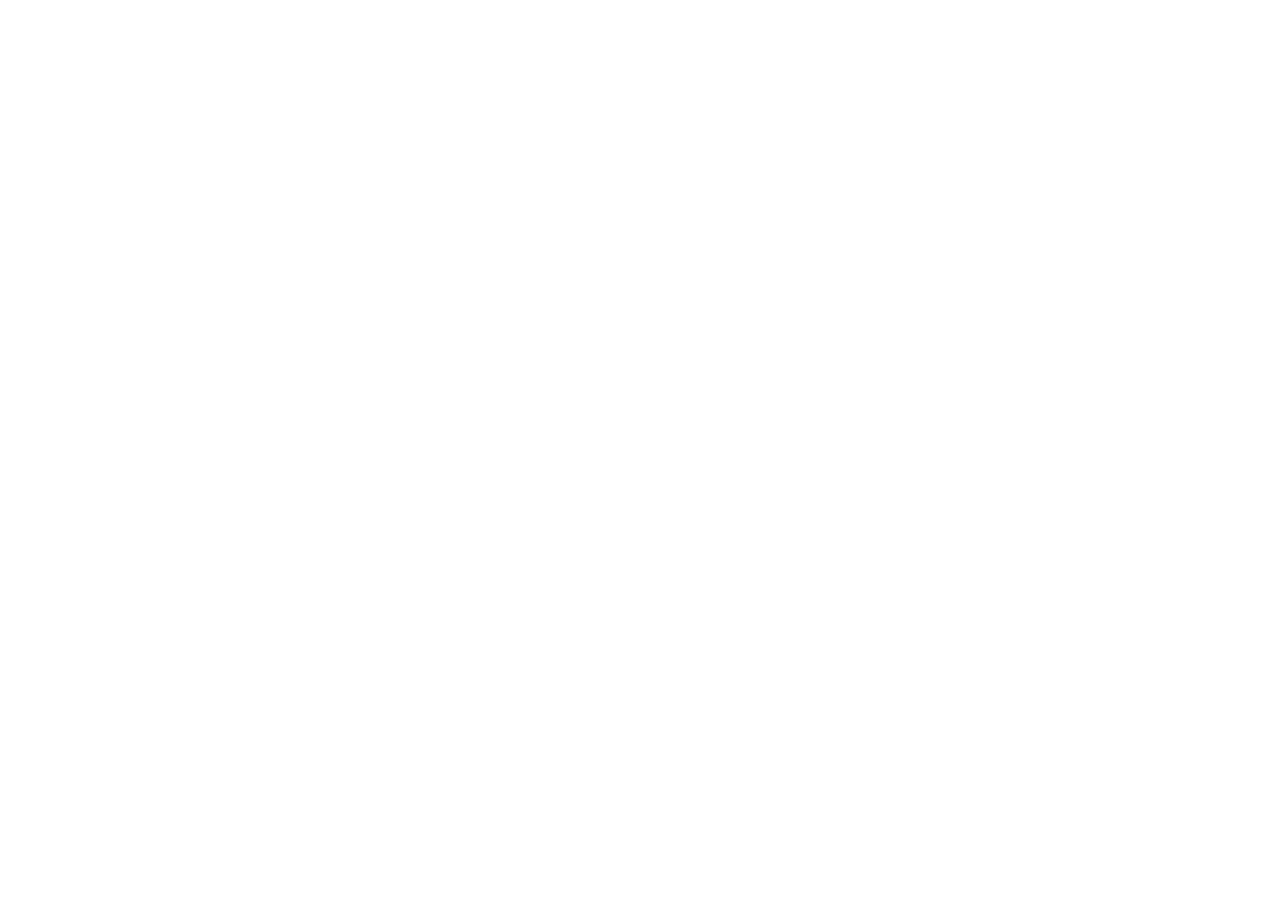
==== singolo2.html @ 04c318db "init: initialize project by additing imgages and html css" ====
<!DOCTYPE html>
<html lang="en">
<head>
    <meta charset="UTF-8">
    <meta name="viewport" content="width=device-width, initial-scale=1.0">
    <title>Singolo2</title>
</head>
<body>
    
</body>
</html>
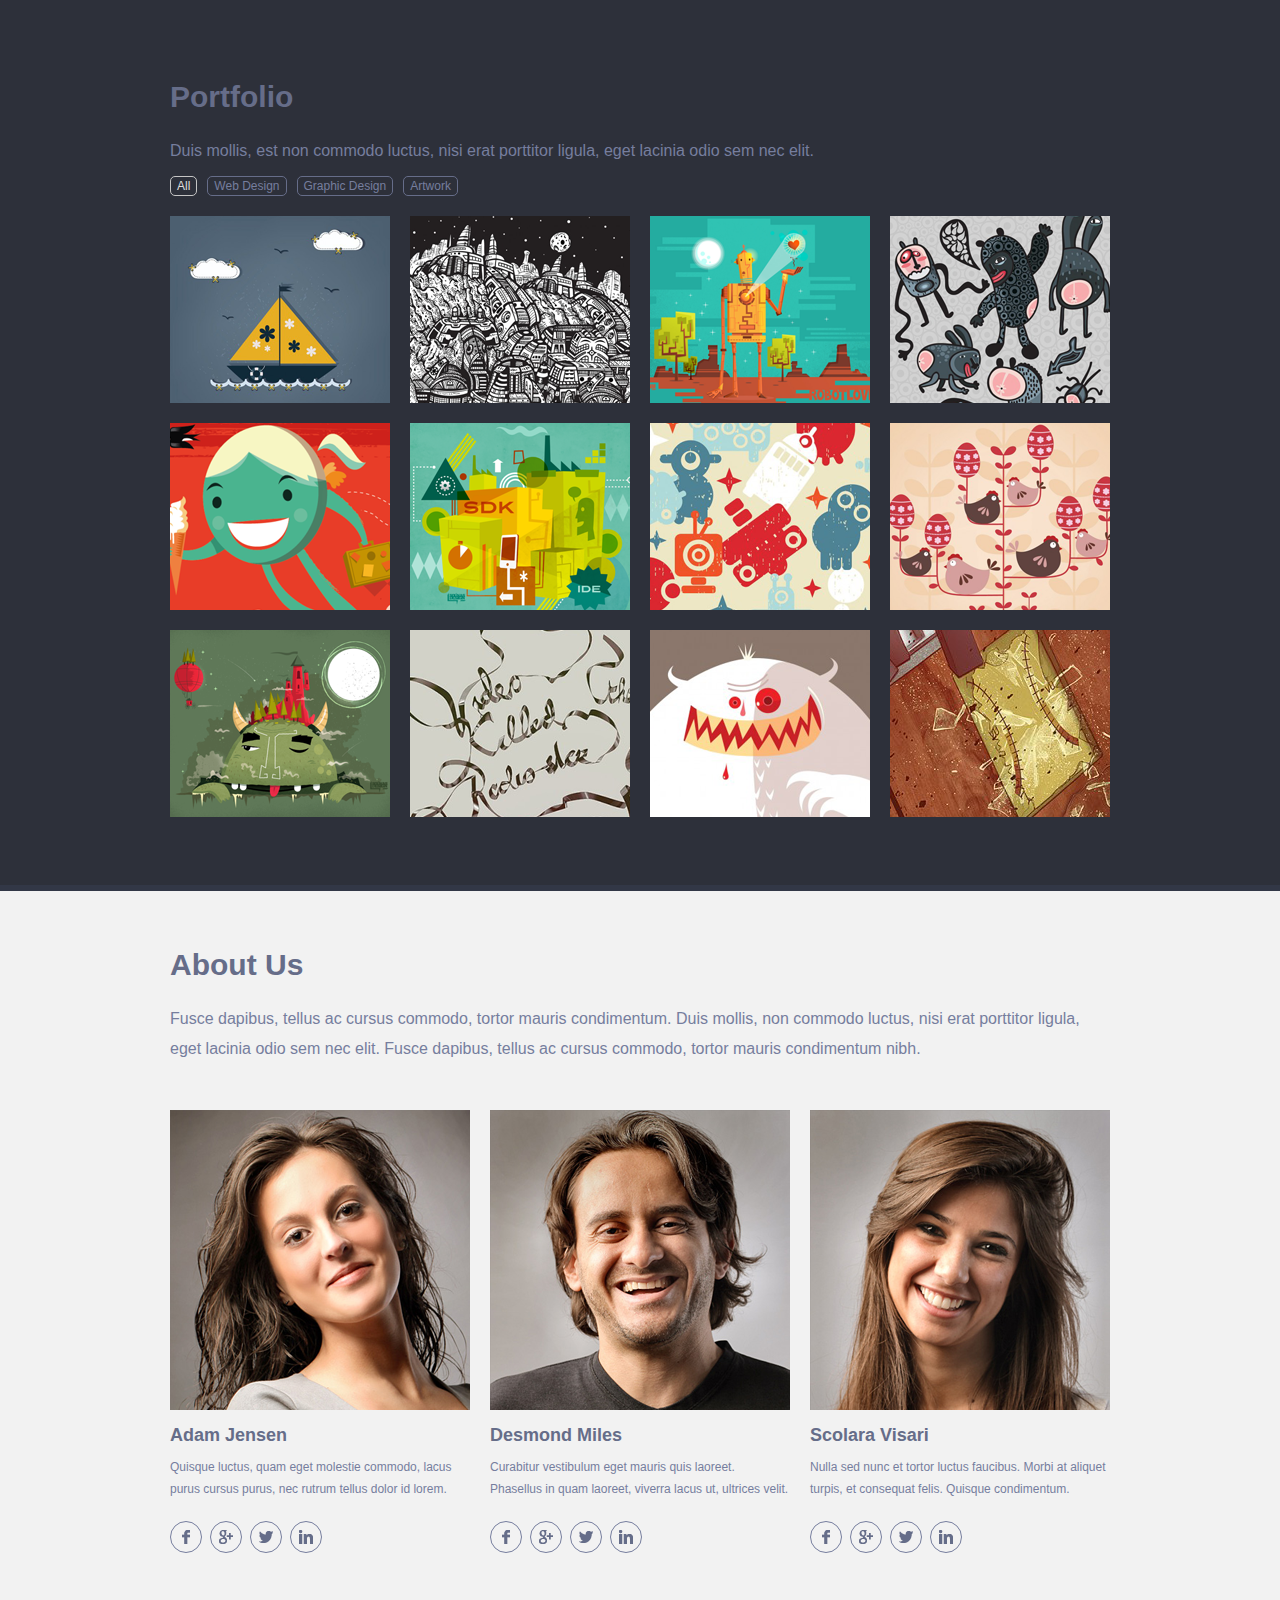
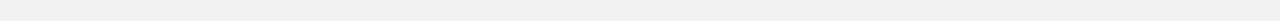
==== commit c63c5d83: "feat: add functionality" ====
--- a/singolo2.html
+++ b/singolo2.html
@@ -3,9 +3,118 @@
 <head>
     <meta charset="UTF-8">
     <meta name="viewport" content="width=device-width, initial-scale=1.0">
+    <link rel="stylesheet" href="./style.css">
     <title>Singolo2</title>
 </head>
 <body>
-    
+    <section class="section portfolio">
+        <div class="container">
+            <h2 class="title">Portfolio</h2>
+            <p class="description"
+                >Duis mollis, est non commodo luctus, nisi erat porttitor ligula,
+                 eget lacinia odio sem nec elit.
+            </p>
+            <div class="buttons-container">
+                <button class="active">All</button>
+                <button>Web Design</button>
+                <button>Graphic Design</button>
+                <button>Artwork</button>
+            </div>
+            <div class="img-container">
+                <img src="./assets/image/Project.png" alt="project">
+                <img src="./assets/image/Layer 9.png" alt="project">
+                <img src="./assets/image/Project (8).png" alt="project">
+                <img src="./assets/image/Project (2).png" alt="project">
+                <img src="./assets/image/Project (4).png" alt="project">
+                <img src="./assets/image/Project (5).png" alt="project">
+                <img src="./assets/image/Layer 11.png" alt="project">
+                <img src="./assets/image/Layer 8.png" alt="project">
+                
+                <img src="./assets/image/Project (3).png" alt="project">
+                <img src="./assets/image/Project (6).png" alt="project">
+                <img src="./assets/image/Project (7).png" alt="project">
+                <img src="./assets/image/Project (9).png" alt="project">
+            </div>
+        </div>
+    </section>
+    <section class="section about">
+        <div class="container">
+            <h2 class="title">About Us</h2>
+            <p class="description">
+                Fusce dapibus, tellus ac cursus commodo, tortor mauris condimentum.
+                Duis mollis, non commodo luctus, nisi erat porttitor ligula, eget
+                lacinia odio sem nec elit. Fusce dapibus, tellus ac cursus commodo,
+                tortor mauris condimentum nibh.
+            </p>
+            <div class="persons-container">
+                <div class="item">
+                    <img class="item__img" src="./assets/image/photo (2).png" alt="photo">
+                    <h3 class="item__title">Adam Jensen</h3>
+                    <p class="item__description">
+                        Quisque luctus, quam eget molestie commodo,
+                        lacus purus cursus purus, nec rutrum tellus dolor id lorem.
+                    </p>
+                    <div class="item__social">
+                        <a href="#">
+                            <img src="./assets/image/facebook copy.png" alt="social">
+                        </a>
+                        <a href="#">
+                            <img src="./assets/image/google+.png" alt="social">
+                        </a>
+                        <a href="#">
+                            <img src="./assets/image/twitter.png" alt="social">
+                        </a>
+                        <a href="#">
+                            <img src="./assets/image/linkedin.png" alt="social">
+                        </a>
+                    </div>
+                </div>
+                <div class="item">
+                    <img class="item__img" src="./assets/image/photo (1).png" alt="photo">
+                    <h3 class="item__title">Desmond Miles</h3>
+                    <p class="item__description">
+                        Curabitur vestibulum eget mauris quis laoreet.
+                        Phasellus in quam laoreet, viverra lacus ut, ultrices velit.
+                    </p>
+                    <div class="item__social">
+                        <a href="#">
+                            <img  src="./assets/image/facebook copy.png" alt="social">
+                        </a>
+                        <a href="#">
+                            <img src="./assets/image/google+.png" alt="social">
+                        </a>
+                        <a href="#">
+                            <img src="./assets/image/twitter.png" alt="social">
+                        </a>
+                        <a href="#">
+                            <img src="./assets/image/linkedin.png" alt="social">
+                        </a>
+                    </div>
+                </div>
+                <div class="item">
+                    <img class="item__img" src="./assets/image/photo.png" alt="photo">
+                    <h3 class="item__title">Scolara Visari</h3>
+                    <p class="item__description">
+                        Nulla sed nunc et tortor luctus faucibus. Morbi at aliquet turpis,
+                        et consequat felis. Quisque condimentum.
+                    </p>
+                    <div class="item__social">
+                        <a href="#">
+                            <img src="./assets/image/facebook copy.png" alt="social">
+                        </a>
+                        <a href="#">
+                            <img src="./assets/image/google+.png" alt="social">
+                        </a>
+                        <a href="#">
+                            <img src="./assets/image/twitter.png" alt="social">
+                        </a>
+                        <a href="#">
+                            <img src="./assets/image/linkedin.png" alt="social">
+                        </a>
+                    </div>
+                </div>
+            </div>
+        </div>
+    </section>
 </body>
 </html>--- a/style.css
+++ b/style.css
@@ -0,0 +1,203 @@
+@font-face {
+  font-family: 'Lato', sans-serif;
+  src: local("Lato Light"), local("Lato-Light"), url("./assets/fonts/Lato-Light.woff") format("woff"), url("./assets/fonts/Lato-Light.woff2") format("woff2");
+  font-weight: 300;
+  font-style: normal;
+}
+
+@font-face {
+  font-family: 'Lato', sans-serif;
+  src: local("Lato Regular"), local("Lato-Regular"), url("./assets/fonts/Lato-Regular.woff") format("woff"), url("./assets/fonts/Lato-Regular.woff2") format("woff2");
+  font-weight: 400;
+  font-style: normal;
+}
+
+@font-face {
+  font-family: 'Lato', sans-serif;
+  src: local("Lato Bold"), local("Lato-Bold"), url("./assets/fonts/Lato-Bold.woff") format("woff"), url("./assets/fonts/Lato-Bold.woff2") format("woff2");
+  font-weight: 700;
+  font-style: normal;
+}
+
+@font-face {
+  font-family: 'Lato', sans-serif;
+  src: local("Lato Black"), local("Lato-Black"), url("./assets/fonts/Lato-Black.woff") format("woff"), url("./assets/fonts/Lato-Black.woff2") format("woff2");
+  font-weight: 900;
+  font-style: normal;
+}
+
+* {
+  -webkit-box-sizing: border-box;
+          box-sizing: border-box;
+}
+
+html, body, h1, h2, h3, ul, li {
+  margin: 0;
+  padding: 0;
+  font-family: "Lato", sans-serif;
+}
+
+ul {
+  list-style: none;
+}
+
+a {
+  text-decoration: none;
+}
+
+button {
+  border: 0;
+  background: none;
+  outline: none;
+  cursor: pointer;
+}
+
+.container {
+  max-width: 1020px;
+  margin: 0 auto;
+  padding: 0 40px 0 40px;
+}
+
+.section {
+  padding: 65px 0 68px;
+  background: #2d303a;
+}
+
+.title {
+  margin-bottom: 30px;
+  font-size: 30px;
+  line-height: 18px;
+  color: #666d89;
+  font-weight: 900;
+}
+
+.description {
+  font-size: 16px;
+  line-height: 30px;
+  color: #767e9e;
+  font-weight: 300;
+}
+
+.portfolio {
+  padding-top: 88px;
+  border-bottom: 6px solid #323746;
+}
+
+.portfolio .description {
+  margin-bottom: 10px;
+}
+
+.portfolio .img-container {
+  display: -ms-grid;
+  display: grid;
+  -ms-grid-columns: (1fr)[4];
+      grid-template-columns: repeat(4, 1fr);
+  -ms-grid-rows: (1fr)[3];
+      grid-template-rows: repeat(3, 1fr);
+  grid-gap: 20px;
+}
+
+.portfolio .img-container img {
+  max-width: 220px;
+}
+
+.portfolio .buttons-container {
+  display: -webkit-box;
+  display: -ms-flexbox;
+  display: flex;
+  margin-bottom: 20px;
+}
+
+.portfolio .buttons-container button {
+  margin-left: 10px;
+  border-radius: 5px;
+  border: 1px solid #666d89;
+  padding: 0 6px;
+  color: #767e9e;
+  font-size: 12px;
+  line-height: 18px;
+}
+
+.portfolio .buttons-container button:first-child {
+  margin-left: 0;
+}
+
+.portfolio .buttons-container button:hover {
+  background: #ccc;
+  color: blue;
+}
+
+.portfolio .buttons-container .active {
+  border: 1px solid #c5c5c5;
+  color: #dedede;
+}
+
+.about {
+  background: #f2f2f2;
+  border-bottom: 6px solid #fff;
+}
+
+.about .description {
+  margin-bottom: 46px;
+}
+
+.persons-container {
+  display: -webkit-box;
+  display: -ms-flexbox;
+  display: flex;
+  -webkit-box-pack: justify;
+      -ms-flex-pack: justify;
+          justify-content: space-between;
+}
+
+.persons-container .item {
+  max-width: 300px;
+}
+
+.persons-container .item__img {
+  margin-bottom: 12px;
+}
+
+.persons-container .item__title {
+  margin-bottom: 10px;
+  font-size: 18px;
+  line-height: 18px;
+  color: #666d89;
+  font-weight: 900;
+}
+
+.persons-container .item__description {
+  margin-bottom: 21px;
+  font-size: 12px;
+  line-height: 22px;
+  color: #767e9e;
+  font-weight: 400;
+}
+
+.persons-container .item__social {
+  display: -webkit-box;
+  display: -ms-flexbox;
+  display: flex;
+}
+
+.persons-container .item__social a {
+  display: -webkit-box;
+  display: -ms-flexbox;
+  display: flex;
+  -webkit-box-pack: center;
+      -ms-flex-pack: center;
+          justify-content: center;
+  -webkit-box-align: center;
+      -ms-flex-align: center;
+          align-items: center;
+  width: 32px;
+  height: 32px;
+  margin-right: 8px;
+  border-radius: 50%;
+  border: 1px solid #767e9e;
+}
+
+.persons-container .item__social a:hover {
+  background: #ccc;
+}
+/*# sourceMappingURL=style.css.map */